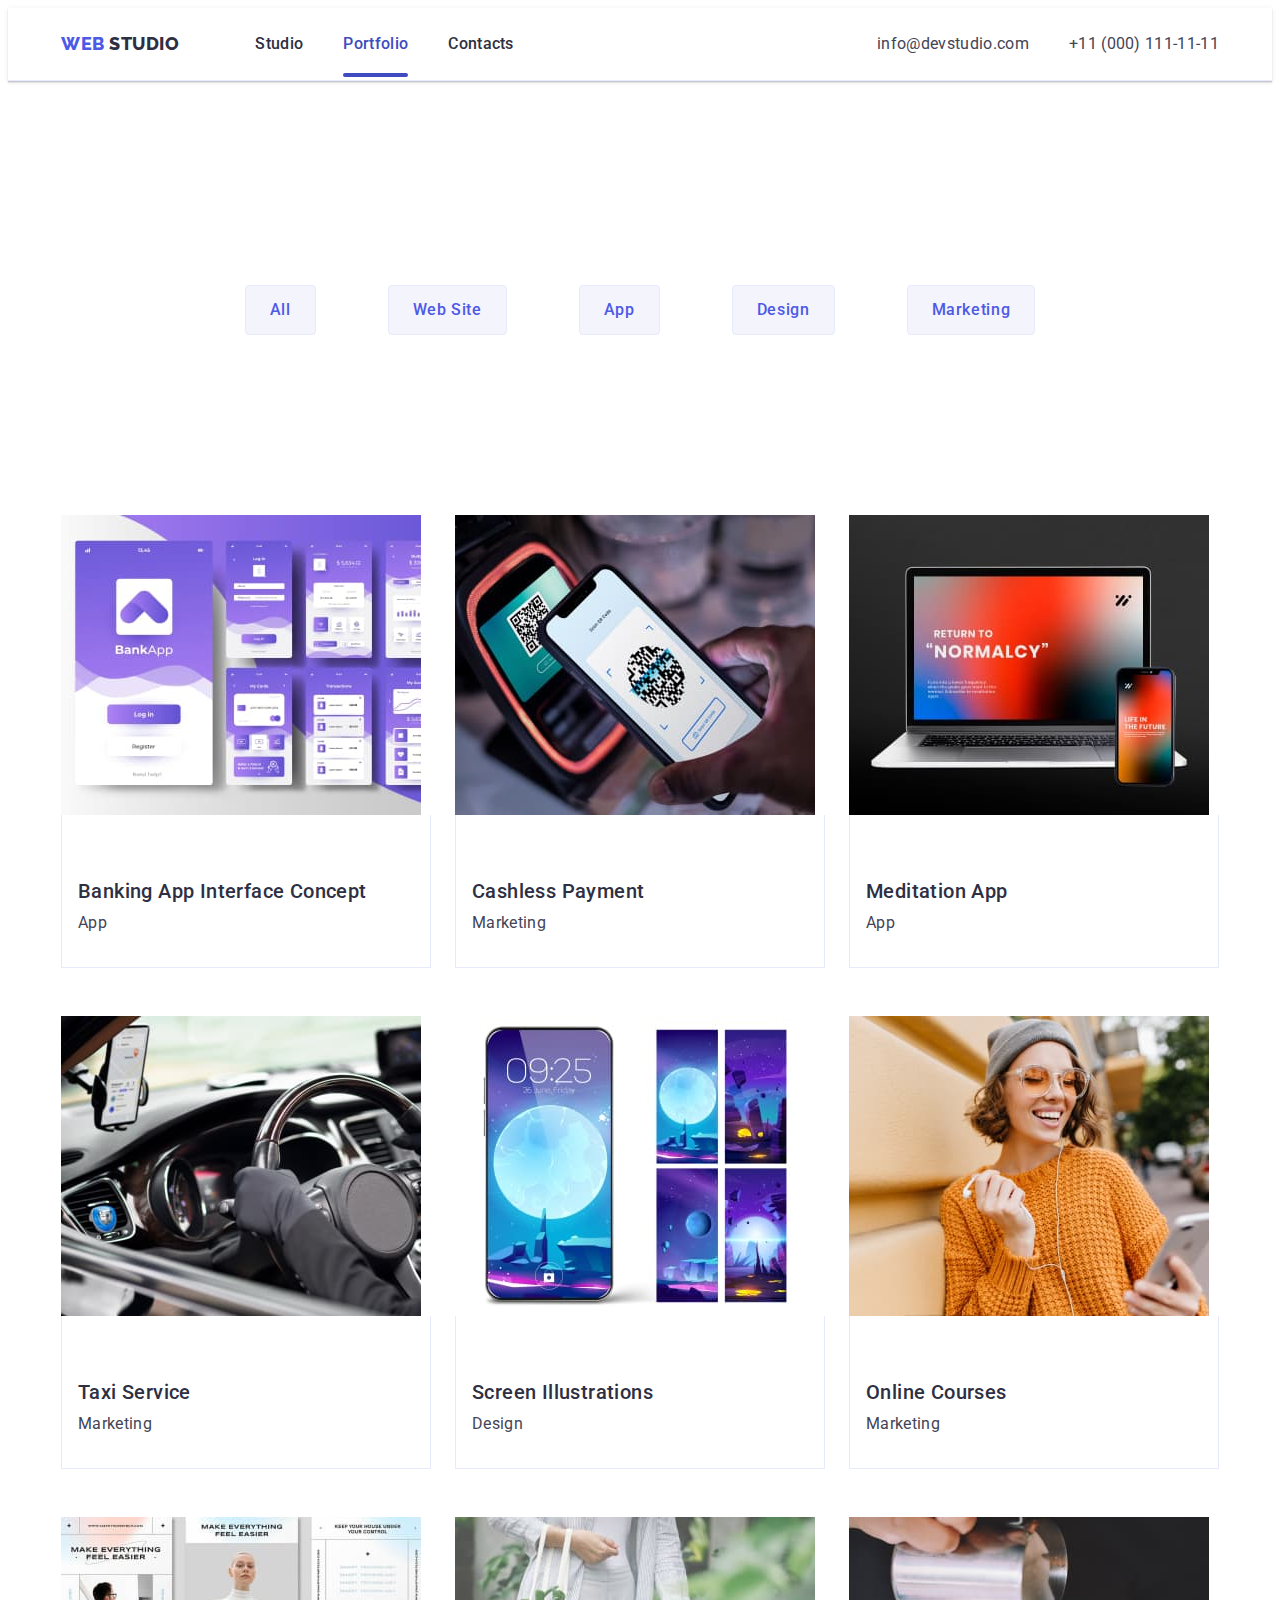
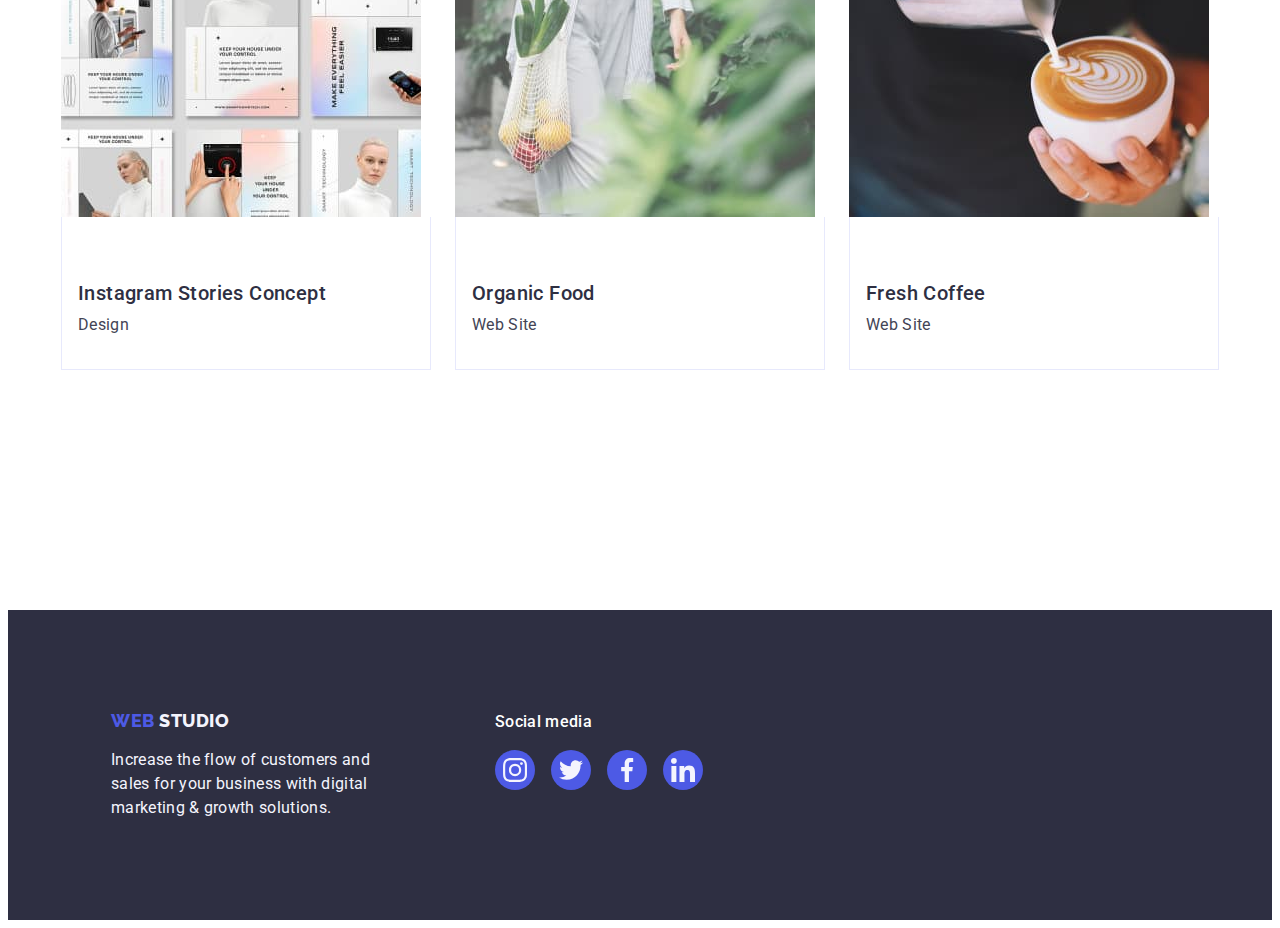
==== portfolio.html @ 8a3ec0bb "Initial commit" ====
<!DOCTYPE html>
<html lang="en">

<head>
    <meta charset="UTF-8">
    <meta name="portfolio" content="Services">
    <title>Portfolio</title>
    <link rel="stylesheet" href="https://cdnjs.cloudflare.com/ajax/libs/modern-normalize/2.0.0/modern-normalize.min.css"
        integrity="sha512-4xo8blKMVCiXpTaLzQSLSw3KFOVPWhm/TRtuPVc4WG6kUgjH6J03IBuG7JZPkcWMxJ5huwaBpOpnwYElP/m6wg=="
        crossorigin="anonymous" referrerpolicy="no-referrer" />
    <link rel="stylesheet" href="./css/styles.css">
    <link rel="preconnect" href="https://fonts.googleapis.com">
    <link rel="preconnect" href="https://fonts.gstatic.com" crossorigin>
    <link
        href="https://fonts.googleapis.com/css2?family=Raleway:wght@800&family=Roboto:wght@400;500;700;900&display=swap"
        rel="stylesheet">
</head>

<body>
    <header class="header">
        <div class="container container-hed">
            <nav class="navigation">
                <a class="navigation-link link focused" href="./index.html"> Web
                    <span class="logo">Studio</span>
                </a>
                <ul class="list-nav-filter list container-nav">
                    <li class="focused">
                        <a class="navigation-item link list-link focused" href="./index.html" target="_blank">Studio</a>
                    </li>
                    <li class="focused ">
                        <a class="navigation-item link list-link focused current" href="./portfolio.html">Portfolio</a>
                    </li>
                    <li class="focused">
                        <a class="navigation-item link list-link focused" href="">Contacts</a>
                    </li>
                </ul>
            </nav>
            <address class="address">
                <ul class="list container-nav">
                    <li class="address-item">
                        <a class="address-info focused link" href="mailto:info@devstudio.com">info@devstudio.com</a>
                    </li>
                    <li class="address-item">
                        <a class="address-info focused link" href="tel:+110001111111">+11 (000) 111-11-11</a>
                    </li>
                </ul>
            </address>
        </div>
    </header>

    <main>
        <section class="section-filter">
            <div class="container">
                <h1 class="visually-hidden">filter</h1>
                <ul class="section-filter-list list">
                    <li class="section-filter-item">
                        <button class="filter-button focused button" type="button">All</button>
                    </li>
                    <li class="section-filter-item">
                        <button class="filter-button focused button" type="button">Web Site</button>
                    </li>
                    <li class="section-filter-item">
                        <button class="filter-button focused button" type="button">App</button>
                    </li>
                    <li class="section-filter-item">
                        <button class="filter-button focused button" type="button">Design</button>
                    </li>
                    <li class="section-filter-item">
                        <button class="filter-button focused button" type="button">Marketing</button>
                    </li>
                </ul>
                <ul class="list-filter list">
                    <li class="upper-item">
                        <a class="link-upper focused link" href="">
                            <div class="wraper-upper-imges">
                                <img class="link-upper-img" src="./images/img1.jpg" alt="app" width="360" height="300">
                                <p class="link-upper-text">
                                    14 Stylish and User-Friendly App Design Concepts · Task
                                    Manager App · Calorie Tracker
                                    App · Exotic Fruit Ecommerce App · Cloud Storage App
                                </p>
                            </div>
                            <div class="product-filt">
                                <h2 class="subtitle-upper">Banking App Interface Concept</h2>
                                <p class="text-upper">App</p>
                            </div>
                        </a>
                    </li>
                    <li class="upper-item">
                        <a class="link-upper focused link" href="">
                            <div class="wraper-upper-imges">
                                <img class="link-upper-img" src="./images/img2.jpg" alt="marketing" width="360"
                                    height="300">
                                <p class="link-upper-text">
                                    14 Stylish and User-Friendly App Design Concepts · Task
                                    Manager App · Calorie Tracker
                                    App · Exotic Fruit Ecommerce App · Cloud Storage App
                                </p>
                            </div>
                            <div class="product-filt">
                                <h2 class="subtitle-upper">Cashless Payment</h2>
                                <p class="text-upper">Marketing</p>
                            </div>
                        </a>
                    </li>
                    <li class="upper-item">
                        <a class="link-upper focused link" href="">
                            <div class="wraper-upper-imges">
                                <img class="link-upper-img" src="./images/img3.jpg" alt="app" width="360" height="300">
                                <p class="link-upper-text">
                                    14 Stylish and User-Friendly App Design Concepts · Task
                                    Manager App · Calorie Tracker
                                    App · Exotic Fruit Ecommerce App · Cloud Storage App
                                </p>
                            </div>
                            <div class="product-filt">
                                <h2 class="subtitle-upper">Meditation App</h2>
                                <p class="text-upper">App</p>
                            </div>
                        </a>
                    </li>
                    <li class="upper-item">
                        <a class="link-upper focused link" href="">
                            <div class="wraper-upper-imges">
                                <img class="link-upper-img" src="./images/img4.jpg" alt="marketing" width="360"
                                    height="300">
                                <p class="link-upper-text">
                                    14 Stylish and User-Friendly App Design Concepts · Task
                                    Manager App · Calorie Tracker
                                    App · Exotic Fruit Ecommerce App · Cloud Storage App
                                </p>
                            </div>
                            <div class="product-filt">
                                <h2 class="subtitle-upper ">Taxi Service</h2>
                                <p class="text-upper ">Marketing</p>
                            </div>
                        </a>
                    </li>
                    <li class="upper-item">
                        <a class="link-upper focused link" href="">
                            <div class="wraper-upper-imges">
                                <img class="link-upper-img" src="./images/img5.jpg" alt="design" width="360"
                                    height="300">
                                <p class="link-upper-text">
                                    14 Stylish and User-Friendly App Design Concepts · Task
                                    Manager App · Calorie Tracker
                                    App · Exotic Fruit Ecommerce App · Cloud Storage App
                                </p>
                            </div>
                            <div class="product-filt">
                                <h2 class="subtitle-upper">Screen Illustrations</h2>
                                <p class="text-upper">Design</p>
                            </div>
                        </a>
                    </li>
                    <li class="upper-item">
                        <a class="link-upper focused link" href="">
                            <div class="wraper-upper-imges">
                                <img class="link-upper-img" src="./images/img6.jpg" alt="marketing" width="360"
                                    height="300">
                                <p class="link-upper-text">
                                    14 Stylish and User-Friendly App Design Concepts · Task
                                    Manager App · Calorie Tracker
                                    App · Exotic Fruit Ecommerce App · Cloud Storage App
                                </p>
                            </div>
                            <div class="product-filt">
                                <h2 class="subtitle-upper">Online Courses</h2>
                                <p class="text-upper">Marketing</p>
                            </div>
                        </a>
                    </li>
                    <li class="upper-item">
                        <a class="link-upper focused link" href="">
                            <div class="wraper-upper-imges">
                                <img class="link-upper-img" src="./images/img7.jpg" alt="design" width="360"
                                    height="300">
                                <p class="link-upper-text">
                                    14 Stylish and User-Friendly App Design Concepts · Task
                                    Manager App · Calorie Tracker
                                    App · Exotic Fruit Ecommerce App · Cloud Storage App
                                </p>
                            </div>
                            <div class="product-filt">
                                <h2 class="subtitle-upper">Instagram Stories Concept</h2>
                                <p class="text-upper">Design</p>
                            </div>
                        </a>
                    </li>
                    <li class="upper-item">
                        <a class="link-upper focused link" href="">
                            <div class="wraper-upper-imges">
                                <img class="link-upper-img" src="./images/img8.jpg" alt="web site" width="360"
                                    height="300">
                                <p class="link-upper-text">
                                    14 Stylish and User-Friendly App Design Concepts · Task
                                    Manager App · Calorie Tracker
                                    App · Exotic Fruit Ecommerce App · Cloud Storage App
                                </p>
                            </div>
                            <div class="product-filt">
                                <h2 class="subtitle-upper">Organic Food</h2>
                                <p class="text-upper">Web Site</p>
                            </div>
                        </a>
                    </li>
                    <li class="upper-item">
                        <a class="link-upper focused link" href="">
                            <div class="wraper-upper-imges">
                                <img class="link-upper-img" src="./images/img9.jpg" alt="web site" width="360"
                                    height="300">
                                <p class="link-upper-text">
                                    14 Stylish and User-Friendly App Design Concepts · Task
                                    Manager App · Calorie Tracker
                                    App · Exotic Fruit Ecommerce App · Cloud Storage App
                                </p>
                            </div>
                            <div class="product-filt">
                                <h2 class="subtitle-upper">Fresh Coffee</h2>
                                <p class="text-upper">Web Site</p>
                            </div>
                        </a>
                    </li>
                </ul>
            </div>
        </section>
    </main>
    <footer class="footer">
        <div class=" cont-footer">
            <div class="wraper-foter-light">
                <a class="footer-logo focused link" href="./index.html">Web
                    <span class="logo-footer">Studio</span>
                </a>
                <p class="footer-text">
                    Increase the flow of customers and sales for your
                    business with digital marketing & growth solutions.
                </p>
            </div>
            <div class="wraper-foter-centr">
                <p class="title-socmed">Social media</p>
                <ul class="list-socmed list">
                    <li class="item-socmed">
                        <a class="item-socmed-link" href="https://www.instagram.com/">
                            <svg class="wrap-icon-socmed" width="24" height="24">
                                <use class="icon-socmed" href="./images/icons.svg#icon-instagram"></use>
                            </svg>
                        </a>
                    </li>
                    <li class="item-socmed">
                        <a class="item-socmed-link" href="https://twitter.com/?lang=uk">
                            <svg class="wrap-icon-socmed" width="24" height="24">
                                <use class="icon-socmed" href="./images/icons.svg#icon-twitter"></use>
                            </svg>
                        </a>
                    </li>
                    <li class="item-socmed">
                        <a class="item-socmed-link" href="https://uk-ua.facebook.com/">
                            <svg class="wrap-icon-socmed" width="24" height="24">
                                <use class="icon-socmed" href="./images/icons.svg#icon-facebook"></use>
                            </svg>
                        </a>
                    </li>
                    <li class="item-socmed">
                        <a class="item-socmed-link"
                            href="https://www.linkedin.com/?original_referer=https%3A%2F%2Fwww.google.com%2F">
                            <svg class="wrap-icon-socmed" width="24" height="24">
                                <use class="icon-socmed" href="./images/icons.svg#icon-linkedin"></use>
                            </svg>
                        </a>
                    </li>
                </ul>
            </div>
        </div>
    </footer>
</body>

</html>
---- css/styles.css ----
:root {
  --brand-color: #4d5ae5;
  --shadows-color: #2e2f42;
  --background: #ffffff;
  --cloud: #f4f4fd;
  --background-footer: #2e2f42;
  --color-accent: #e7e9fc;
  --subtle-text: #8e8f99;
  --dair: #fcfcfc;
  --ocean: #404bbf;
}

body {
  font-family: 'Roboto', sans-serif;
  color: #434455;
  background-color: var(--background);
  line-height: 1.5;
}

h1,
h2,
h3,
h4,
h5,
h6,
p {
  margin-top: 0;
  margin-bottom: 0;
}

section {
  width: 100%;
}

ul {
  margin-top: 0;
  margin-bottom: 0;
  padding-left: 0;
}

.container {
  max-width: 1158px;
  margin: 0 auto;
  padding-left: 15px;
  padding-right: 15px;
}

.header {
  width: 100%;
  border-bottom: 1px solid var(--color-accent);
  background: var(--background);
  box-shadow: 0px 1px 6px 0px rgba(46, 47, 66, 0.08),
    0px 1px 1px 0px rgba(46, 47, 66, 0.16),
    0px 2px 1px 0px rgba(46, 47, 66, 0.08);
}

.container-nav {
  display: flex;
  gap: 40px;
  align-items: center;
}

.container-hed {
  display: flex;
}

img {
  display: block;
  max-width: 100%;
  height: auto;
}

.list {
  list-style: none;
}

.link {
  text-decoration: none;
}

.visually-hidden {
  position: absolute;
  width: 1px;
  height: 1px;
  margin: -1px;
  border: 0;
  padding: 0;
  white-space: nowrap;
  clip-path: inset(100%);
  clip: rect(0 0 0 0);
  overflow: hidden;
}

.navigation-link {
  color: var(--brand-color);
  font-family: 'Raleway', sans-serif;
  font-size: 18px;
  font-weight: 800;
  line-height: 1.17;
  letter-spacing: 0.03em;
  text-transform: uppercase;
  margin-left: auto;
  margin-right: 76px;
}

.navigation-item {
  padding: 24px 0;
  transition: color 250ms cubic-bezier(0.4, 0, 0.2, 1);
}

.logo {
  color: var(--shadows-color);
  font-family: 'Raleway', sans-serif;
  font-size: 18px;
  font-weight: 800;
  line-height: 1.16;
  letter-spacing: 0.03em;
  text-transform: uppercase;
}

.current {
  position: relative;
}

.current::after {
  position: absolute;
  display: block;
  content: '';
  width: 100%;
  height: 4px;
  border-radius: 2px;
  background-color: #404bbf;
  top: 100%;
  transform: translateY(-100%);
  left: 0;
  bottom: -1px;
}

.list-link {
  font-weight: 500;
  font-size: 16px;
  line-height: 1.5;
  letter-spacing: 0.02em;
  color: var(--background-footer);
}

.current {
  color: #404bbf;
}

.focused:hover,
.focused:focus {
  color: #404bbf;
}

.address {
  font-style: normal;
  display: inline;
  margin-left: auto;
}

.address-item {
  padding-top: 24px;
  padding-bottom: 24px;
}

.navigation {
  display: flex;
  align-items: center;
}

.address-info {
  line-height: 1.5;
  letter-spacing: 0.02em;
  color: currentColor;
  padding: 24px 0;
  transition: color 250ms cubic-bezier(0.4, 0, 0.2, 1);
}

.list-advantages {
  display: flex;
  gap: 24px;
}

.section-heading {
  padding-top: 120px;
  padding-bottom: 120px;
}

.item-advantages {
  display: flex;
  flex-direction: column;
  flex-basis: calc((100% - 48px) / 3);
}

.item-advantages-icon {
  display: flex;
  justify-content: center;
  margin-bottom: 8px;
  align-items: center;
  height: 112px;
  background-color: #f4f4fd;
  border-radius: 4px;
}

.logo-footer {
  color: #f4f4fd;
}

.section-subject {
  margin: auto;
  background-color: var(--background-footer);
  background-image: linear-gradient(
      rgba(46, 47, 66, 0.7),
      rgba(46, 47, 66, 0.7)
    ),
    url(../images/bacgraund.jpg);
  background-repeat: no-repeat;
  background-position: center;
  max-width: 1440px;
  background-size: cover;
}

.container-subject {
  display: flex;
  flex-direction: column;
  align-items: center;
  justify-content: center;
  gap: 48px;
  max-width: 1440px;
  height: 600px;
  margin: 0 auto;
}

.title {
  color: var(--background);
  text-align: center;
  font-size: 56px;
  line-height: 1.07;
  letter-spacing: 0.02em;
  max-width: 496px;
}

.title-button {
  font-family: 'Roboto', sans-serif;
  color: var(--background);
  font-weight: 500;
  letter-spacing: 0.04em;
  background-color: var(--brand-color);
  font-size: 16px;
  line-height: 1.5;
  letter-spacing: 0.04em;
  padding: 16px 23px;
  border-radius: 4px;
  min-width: 169px;
  border: none;
  height: 56px;
  box-shadow: 0px 4px 4px 0px rgba(0, 0, 0, 0.15);
  transition: background-color 250ms cubic-bezier(0.4, 0, 0.2, 1);
}

.title-button:hover,
.title-button:focus {
  background-color: #404bbf;
  color: var(--background);
}

.filter-button {
  font-family: 'Roboto', sans-serif;
  font-weight: 500;
  font-size: 16px;
  line-height: 1.5;
  letter-spacing: 0.04em;
  color: var(--brand-color);
  background-color: var(--cloud);
  padding: 12px 24px;
  border: 1px solid var(--color-accent);
  border-radius: 4px;
  transition: color 250ms cubic-bezier(0.4, 0, 0.2, 1),
    background-color 250ms cubic-bezier(0.4, 0, 0.2, 1),
    border-color 250ms cubic-bezier(0.4, 0, 0.2, 1),
    box-shadow 250ms cubic-bezier(0.4, 0, 0.2, 1);
}

.filter-button:hover,
.filter-button:focus {
  color: #ffffff;
  background-color: #404bbf;
  border: 1px solid transparent;
  box-shadow: 0px 2px 2px 0px rgba(0, 0, 0, 0.12),
    0px 2px 1px 0px rgba(0, 0, 0, 0.08), 0px 3px 1px 0px rgba(0, 0, 0, 0.1);
}

.button {
  cursor: pointer;
}

.subtitle {
  color: var(--background-footer);
  font-size: 20px;
  font-weight: 500;
  line-height: 1.2;
  letter-spacing: 0.02em;
  margin-bottom: 8px;
}

.subtitle-text {
  line-height: 1.5;
  letter-spacing: 0.02em;
}

.section-headline {
  padding-bottom: 120px;
}

.benefits-list {
  padding-top: 72px;
  padding-bottom: 120px;
  display: flex;
  justify-content: center;
  gap: 24px;
}

.benefits-item {
  width: calc((100% - 48px) / 3);
}

.section-caption {
  background-color: #f4f4fd;
  padding-top: 120px;
  padding-bottom: 120px;
}

.benefits {
  color: var(--background-footer);
  text-align: center;
  font-size: 36px;
  line-height: 1.11;
  letter-spacing: 0.02em;
  text-transform: capitalize;
  margin-bottom: 72px;
}

.title-team {
  color: var(--background-footer);
  text-align: center;
  font-size: 36px;
  line-height: 1.11;
  letter-spacing: 0.02em;
  text-transform: capitalize;
  margin-bottom: 72px;
}

.employee {
  padding: 32px 0;
}

.title-team-list {
  display: flex;
  justify-content: center;
  gap: 24px;
  width: auto;
}

.title-team-list .title-team-item:hover .link-profession {
  background-color: #404bbf;
}

.link-profession:focus {
  background-color: #404bbf;
}

.title-team-item {
  background-color: #ffffff;
  box-shadow: 0px 2px 1px 0px rgba(46, 47, 66, 0.08),
    0px 1px 1px 0px rgba(46, 47, 66, 0.16),
    0px 1px 6px 0px rgba(46, 47, 66, 0.08);
  border-radius: 0px 0px 4px 4px;
  width: calc((100% - 48px) / 3);
}

.name {
  color: var(--background-footer);
  font-size: 20px;
  font-weight: 500;
  line-height: 1.2;
  letter-spacing: 0.02em;
  margin-bottom: 8px;
  text-align: center;
}
.profession {
  line-height: 1.5;
  letter-spacing: 0.02em;
  text-align: center;
  margin-bottom: 8px;
}

.profession-icon {
  display: flex;
  justify-content: center;
  gap: 24px;
}

.link-profession {
  display: flex;
  justify-content: center;
  align-items: center;
  border-radius: 50%;
  background-color: var(--brand-color);
  width: 40px;
  height: 40px;
  transition-property: background-color;
  transition-duration: 250ms;
  transition-timing-function: cubic-bezier(0.4, 0, 0.2, 1);
}

.icon {
  fill: var(--cloud);
}

.subtitle-upper {
  font-size: 20px;
  font-weight: 500;
  line-height: 1.2;
  letter-spacing: 0.02em;
  color: #2e2f42;
  padding-top: 32px;
  margin-bottom: 8px;
}

.mark {
  line-height: 1.5;
}

.mark-text {
  letter-spacing: 0.02em;
}

.text-upper {
  letter-spacing: 0.02em;
}

.section-customers {
  background-color: #ffffff;
  padding-bottom: 120px;
  padding-top: 120px;
}

.title-customers {
  color: var(--background-footer);
  text-align: center;
  font-size: 36px;
  line-height: 1.11;
  letter-spacing: 0.02em;
  text-transform: capitalize;
  margin-bottom: 72px;
}

.list-customers {
  display: flex;
  justify-content: center;
  gap: 24px;
}

.item-list-customers {
  flex-shrink: 0;
  border-radius: 4px;
  /* border: 1px solid var(--lightslate, #8e8f99); */
  display: flex;
  align-content: center;
  justify-content: center;
  flex-basis: calc((100% - 120px) / 6);
  width: 168px;
  height: 88px;
}

.link-item-customers {
  border: 1px solid #8e8f99;
  border-radius: 4px;
  display: flex;
  align-items: center;
  justify-content: center;
  color: var(--subtle-text);
  width: 100%;
  height: 100%;
  transition: border-color 250ms cubic-bezier(0.4, 0, 0.2, 1),
    color 250ms cubic-bezier(0.4, 0, 0.2, 1);
}

.link-item-customers:hover {
  border-color: #404bbf;
  color: #404bbf;
}

.link-item-customers:focus {
  border-color: #404bbf;
  color: #404bbf;
}

.item-list-customers:hover .icon-customers,
.item-list-customers:focus .icon-customers {
  fill: #404bbf;
}

.icon-item-list-customers {
  fill: currentColor;
}

.icon-customers {
  fill: #8e8f99;
  transition-property: fill;
  transition-duration: 250ms;
  transition-timing-function: cubic-bezier(0.4, 0, 0.2, 1);
}

.footer {
  background-color: var(--background-footer);
  padding: 100px 0;
  display: flex;
  max-height: 312px;
}

.footer-logo {
  color: var(--brand-color);
  font-family: 'Raleway', sans-serif;
  font-size: 18px;
  font-style: normal;
  font-weight: 800;
  line-height: 1.17;
  letter-spacing: 0.03em;
  text-transform: uppercase;
  display: inline-block;
  padding-top: 0;
  padding-bottom: 17px;
}

.footer-text {
  color: var(--cloud);
  letter-spacing: 0.02em;
  line-height: 1.5;
  width: 264px;
  height: 72px;
}

.cont-footer {
  width: 1158px;
  padding-left: 100px;
  margin: auto;
  display: flex;
  align-items: baseline;
}

.wraper-foter-light {
  margin-right: 120px;
}

.cont-footer-list {
  display: flex;
  gap: 120px;
  align-items: flex-start;
}

.title-socmed {
  color: var(--background);
  font-weight: 500;
  font-size: 16px;
  line-height: 1.5;
  letter-spacing: 0.02em;
  margin-bottom: 16px;
}

.item-socmed-link {
  background-color: var(--brand-color);
  width: 100%;
  height: 100%;
  border-radius: 50%;
  display: flex;
  justify-content: center;
  align-items: center;
  transition: background-color 250ms cubic-bezier(0.4, 0, 0.2, 1);
}

.item-socmed-link:hover {
  background-color: #31d0aa;
}

.item-socmed-link:focus {
  background-color: #31d0aa;
}

.wrap-icon-socmed {
  fill: var(--cloud);
}

.list-socmed {
  display: flex;
  gap: 16px;
}

.item-socmed {
  width: 40px;
  height: 40px;
}

.section-filter-list {
  display: flex;
  padding-top: 96px;
  justify-content: center;
  gap: 24px;
  margin-bottom: 72px;
}

.section-filter-item {
  padding: 12px 24px;
}

.list-filter {
  display: flex;
  flex-wrap: wrap;
  padding-top: 96px;
  column-gap: 24px;
  row-gap: 48px;
  padding-bottom: 120px;
  margin-bottom: 0;
}

.upper-item {
  width: calc((100% - 48px) / 3);
  transition-property: box-shadow;
  transition-duration: 250ms;
  transition-timing-function: cubic-bezier(0.4, 0, 0.2, 1);
}

.link-upper {
  color: #434455;
  display: block;
  transition: box-shadow 250ms cubic-bezier(0.4, 0, 0.2, 1);
}

.wraper-upper-imges {
  position: relative;
  overflow: hidden;
}

.link-upper-text {
  position: absolute;
  top: 0;
  font-size: 16px;
  line-height: 1.5;
  letter-spacing: 0.02em;
  color: var(--cloud);
  padding: 40px 32px;
  width: 100%;
  height: 100%;
  transform: translateY(100%);
  background-color: var(--brand-color);
  transition: transform 250ms cubic-bezier(0.4, 0, 0.2, 1);
}

.link-upper:hover .link-upper-text {
  transform: translateY(0);
}

.link-upper:focus .link-upper-text {
  transform: translateY(0);
}

.link-upper:hover {
  box-shadow: 0px 1px 6px rgba(46, 47, 66, 0.08),
    0px 1px 1px rgba(46, 47, 66, 0.16), 0px 2px 1px rgba(46, 47, 66, 0.08);
}

.link-upper:focus {
  box-shadow: 0px 1px 6px rgba(46, 47, 66, 0.08),
    0px 1px 1px rgba(46, 47, 66, 0.16), 0px 2px 1px rgba(46, 47, 66, 0.08);
}

.product-filt {
  padding: 32px 16px;
  border: 1px solid var(--color-accent);
  border-top: none;
}

.section-filter {
  padding-top: 96px;
  padding-bottom: 120px;
}

.backdrop {
  position: fixed;
  width: 100%;
  height: 100%;
  background-color: rgba(46, 47, 66, 0.4);
  top: 0;
  transition: opacity 250ms cubic-bezier(0.4, 0, 0.2, 1),
    visibility 250ms cubic-bezier(0.4, 0, 0.2, 1);
}

.modal-window {
  position: absolute;
  top: 50%;
  left: 50%;
  transform: translate(-50%, -50%) scale(1);
  width: 408px;
  min-height: 584px;
  border-radius: 4px;
  background-color: var(--dair);
  box-shadow: 0px 2px 1px 0px rgba(0, 0, 0, 0.2),
    0px 1px 3px 0px rgba(0, 0, 0, 0.12), 0px 1px 1px 0px rgba(0, 0, 0, 0.14);
  transition: transform 250ms cubic-bezier(0.4, 0, 0.2, 1);
}

.close-button {
  fill: var(--background-footer);
  transition: fill 250ms cubic-bezier(0.4, 0, 0.2, 1);
}

.modal-close-button {
  display: flex;
  fill: var(--cloud);
  background-color: var(--color-accent);
  width: 24px;
  height: 24px;
  border-radius: 50%;
  align-items: center;
  justify-content: center;
  position: absolute;
  top: 24px;
  right: 24px;
  transition: transform 250ms;
  border: 1px solid rgba(0, 0, 0, 0.1);
  padding: 0;
  cursor: pointer;
  transition: background-color 250ms cubic-bezier(0.4, 0, 0.2, 1),
    border 250ms cubic-bezier(0.4, 0, 0.2, 1);
}

.modal-close-button:hover {
  background-color: var(--ocean);
  border: none;
}

.modal-close-button:focus {
  background-color: var(--ocean);
  border: none;
}

.is-hidden {
  opacity: 0;
  visibility: hidden;
  pointer-events: none;
}

.backdrop.is-hidden .modal {
  transform: translate(-50%, -50%) scale(0);
}

.modal-close-button:hover .close-button {
  fill: #ffffff;
}

.modal-close-button:focus .close-button {
  fill: #ffffff;
}
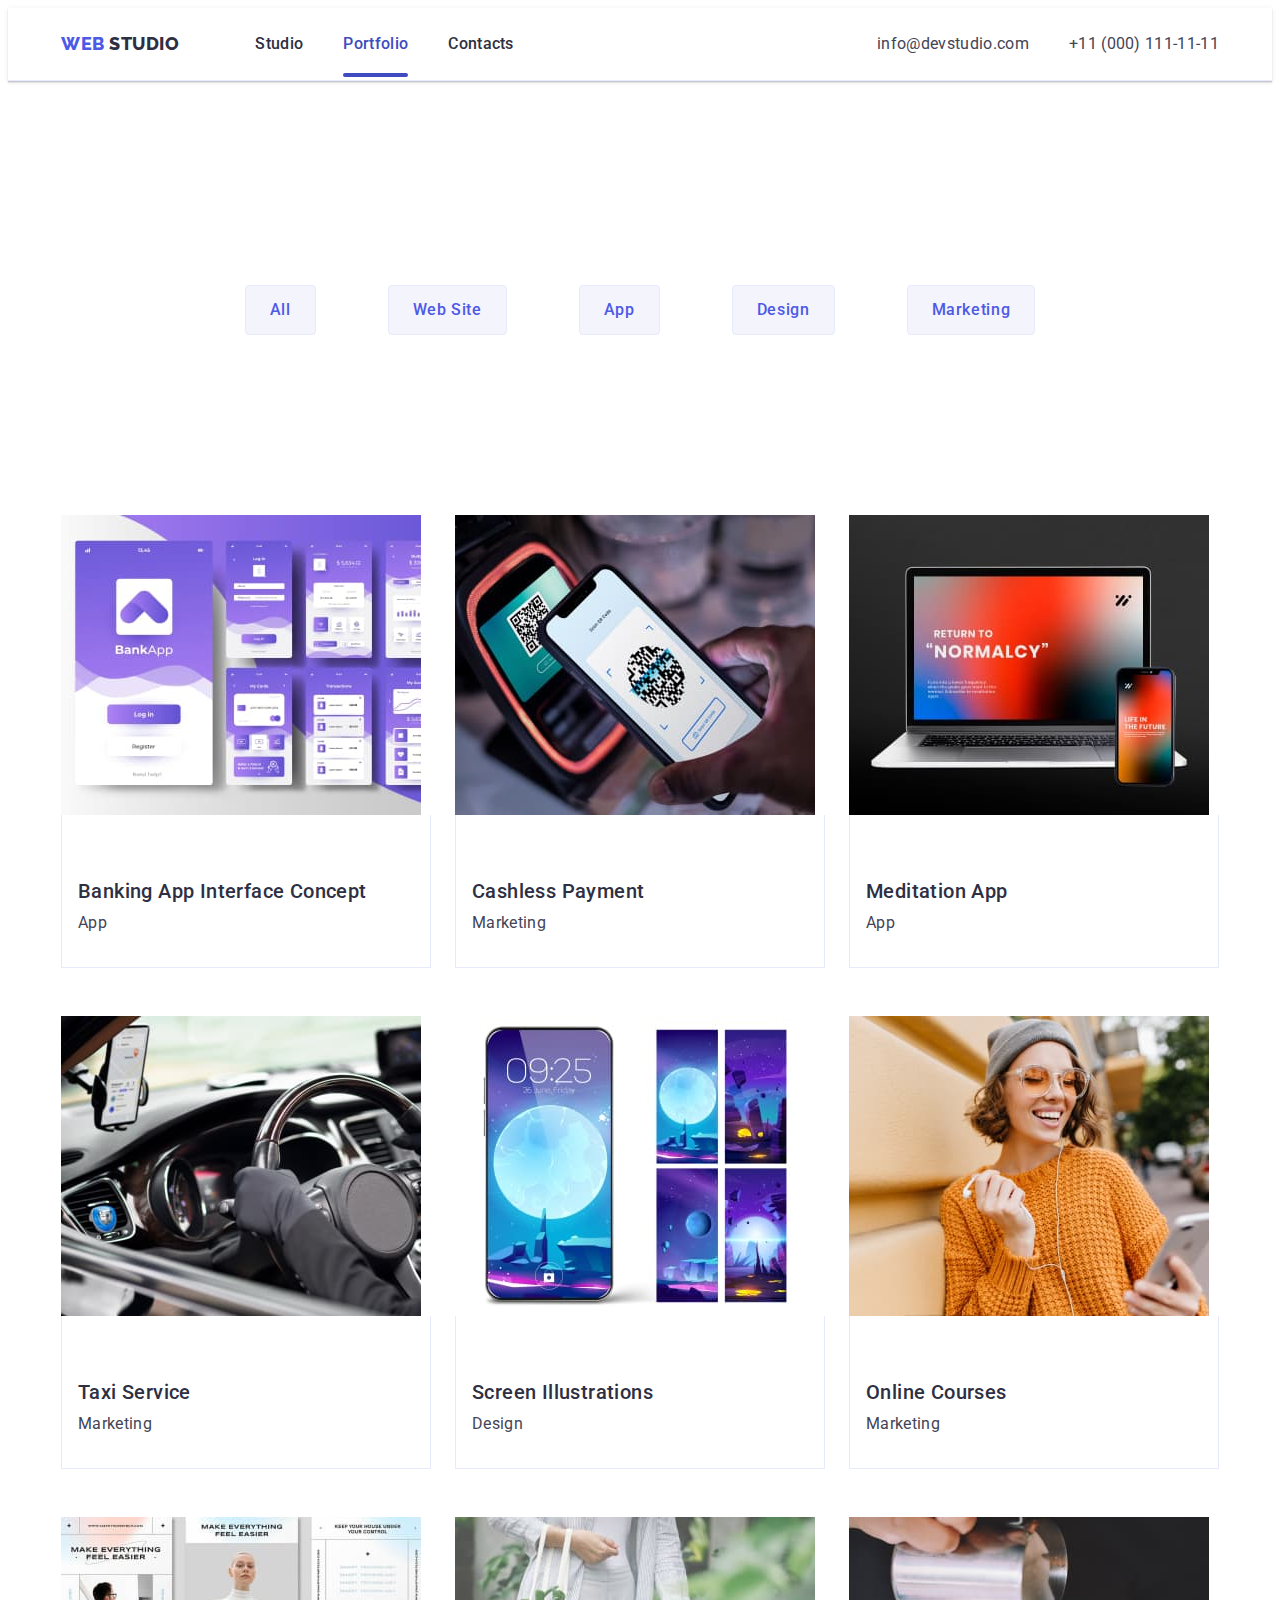
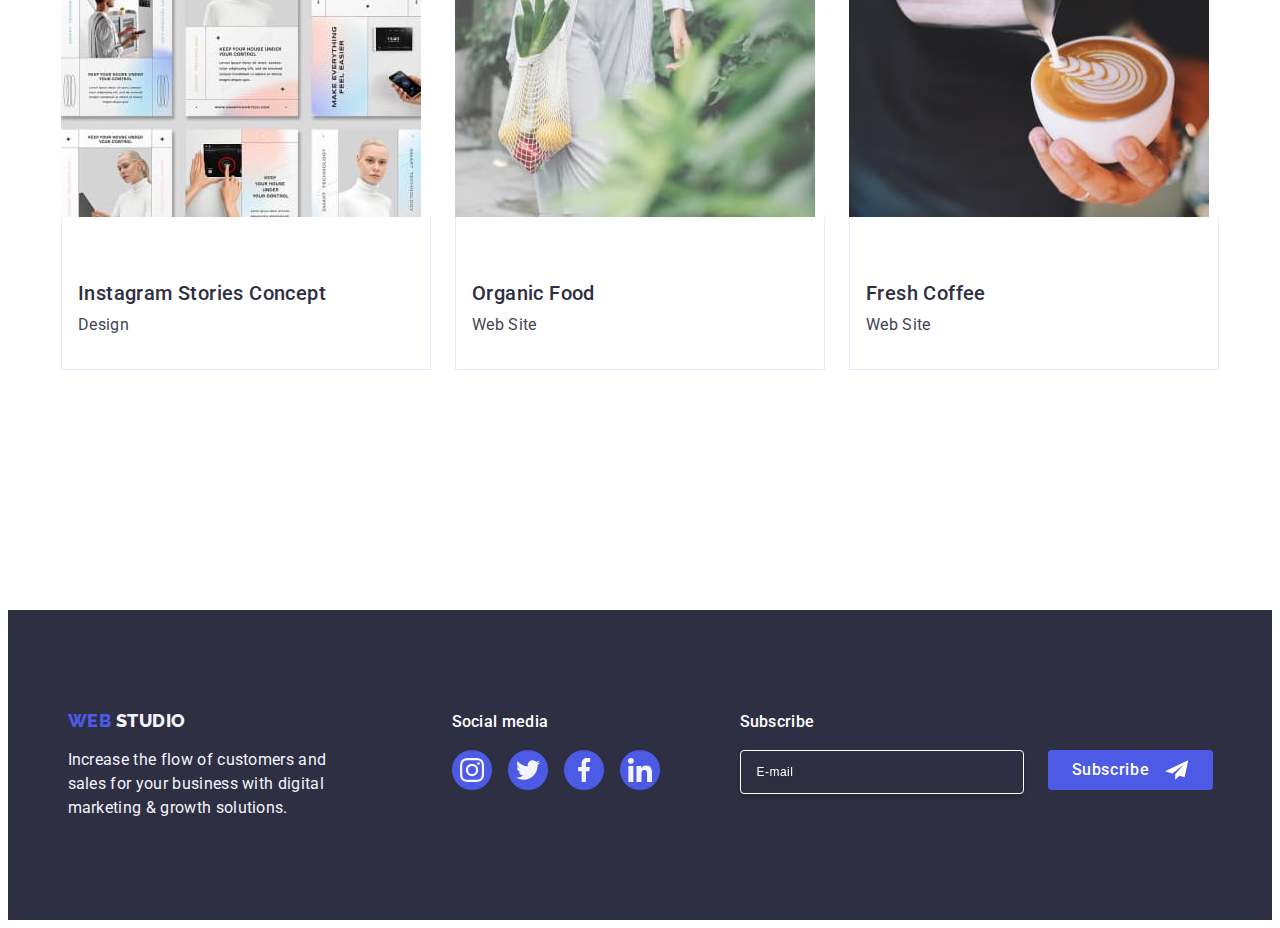
==== commit 807e5595: "extreme" ====
--- a/portfolio.html
+++ b/portfolio.html
@@ -270,6 +270,20 @@
                     </li>
                 </ul>
             </div>
+            <div class="form-footer-wrap">
+                <p class="form-footer-title">Subscribe</p>
+                <form class="form-footer">
+                    <label class="form-footer-lab" for="inp-footer">
+                        <input name="inp-footer" class="form-footer-inp" id="inp-footer" type="email"
+                            placeholder="E-mail" />
+                    </label>
+                    <button class="button-form-footer" type="submit">Subscribe
+                        <svg class="icon-footer-mail" height="24" width="24">
+                            <use href="./images/icons.svg#icon-footer"></use>
+                        </svg>
+                    </button>
+                </form>
+            </div>
         </div>
     </footer>
 </body>
--- a/css/styles.css
+++ b/css/styles.css
@@ -543,8 +543,7 @@
 }
 
 .cont-footer {
-  width: 1158px;
-  padding-left: 100px;
+  max-width: 1158px;
   margin: auto;
   display: flex;
   align-items: baseline;
@@ -558,6 +557,74 @@
   display: flex;
   gap: 120px;
   align-items: flex-start;
+}
+.wraper-foter-centr {
+  margin-right: 80px;
+}
+
+.form-footer-wrap {
+}
+
+.form-footer-title {
+  margin-bottom: 16px;
+  color: var(--background);
+  font-weight: 500;
+  letter-spacing: 0.02em;
+}
+
+.form-footer {
+  display: flex;
+  gap: 24px;
+}
+
+.form-footer-inp {
+  background-color: transparent;
+  outline: none;
+  border-radius: 4px;
+  border: 1px solid var(--background);
+  box-shadow: 0px 4px 4px 0px rgba(0, 0, 0, 0.15);
+  width: 264px;
+  height: 40px;
+  padding-left: 16px;
+  color: var(--background);
+  font-size: 12px;
+  line-height: 1.5;
+  letter-spacing: 0.04em;
+  filter: drop-shadow(0px 4px 4px rgba(0, 0, 0, 0.15));
+}
+
+.form-footer-inp::placeholder {
+  color: var(--background);
+  font-size: 12px;
+  line-height: 2;
+  letter-spacing: 0.04em;
+}
+
+.form-footer-lab {
+}
+
+.button-form-footer {
+  width: 165px;
+  height: 40px;
+  background-color: var(--brand-color);
+  border-radius: 4px;
+  border: none;
+  color: var(--background);
+  fill: var(--background);
+  padding: 8px 24px;
+  display: flex;
+  align-items: center;
+  justify-content: center;
+  font-family: 'Roboto', sans-serif;
+  font-size: 16px;
+  font-weight: 500;
+  line-height: 1.5;
+  letter-spacing: 0.04em;
+  cursor: pointer;
+}
+
+.icon-footer-mail {
+  margin-left: 16px;
 }
 
 .title-socmed {
@@ -708,6 +775,8 @@
   box-shadow: 0px 2px 1px 0px rgba(0, 0, 0, 0.2),
     0px 1px 3px 0px rgba(0, 0, 0, 0.12), 0px 1px 1px 0px rgba(0, 0, 0, 0.14);
   transition: transform 250ms cubic-bezier(0.4, 0, 0.2, 1);
+
+  padding: 72px 24px 24px 24px;
 }
 
 .close-button {
@@ -762,3 +831,186 @@
 .modal-close-button:focus .close-button {
   fill: #ffffff;
 }
+
+.form-modal {
+}
+
+.form-tytle {
+  color: var(--background-footer);
+  text-align: center;
+  font-weight: 500;
+  letter-spacing: 0.02em;
+  margin-bottom: 16px;
+}
+
+.wrap-term {
+  margin-bottom: 8px;
+}
+
+.label-form {
+  display: block;
+  margin-bottom: 4px;
+  color: var(--subtle-text);
+  font-size: 12px;
+  letter-spacing: 0.04em;
+  line-height: 1.17;
+}
+
+.wrap-icon-form {
+  position: relative;
+}
+
+.input-modal {
+  width: 100%;
+  height: 40px;
+  border-radius: 4px;
+  border: 1px solid rgba(46, 47, 66, 0.4);
+  background-color: transparent;
+  padding-left: 38px;
+  padding-right: 24px;
+  outline: transparent;
+  transition: border 250ms cubic-bezier(0.4, 0, 0.2, 1);
+}
+
+.input-modal:hover {
+  border-color: var(--brand-color);
+}
+
+.input-modal:focus {
+  border-color: var(--brand-color);
+}
+
+.icon-modal {
+  position: absolute;
+  left: 16px;
+  top: 50%;
+  transform: translateY(-50%);
+  fill: var(--background-footer);
+  transition: fill 250ms cubic-bezier(0.4, 0, 0.2, 1);
+}
+
+.input-modal:hover + .icon-modal {
+  fill: var(--brand-color);
+}
+
+.input-modal:focus + .icon-modal {
+  fill: var(--brand-color);
+}
+
+/* .label-field {
+  display: block;
+  color: var(--subtle-text);
+  font-size: 12px;
+  line-height: 1.16;
+  letter-spacing: 0.04em;
+  margin-bottom: 4px;
+} */
+
+.text-user {
+  width: 100%;
+  height: 120px;
+  border-radius: 4px;
+  border: 1px solid rgba(46, 47, 66, 0.4);
+  padding: 8px 16px;
+  resize: none;
+  outline: transparent;
+  transition: border-color 250ms cubic-bezier(0.4, 0, 0.2, 1);
+  margin-bottom: 16px;
+  display: block;
+  font-size: 12px;
+  line-height: 1.17;
+  letter-spacing: 0.04em;
+  color: rgba(46, 47, 66, 0.4);
+  background-color: transparent;
+}
+
+.text-user:hover {
+  border-color: var(--brand-color);
+}
+
+.text-user:focus {
+  border-color: var(--brand-color);
+}
+
+.text-user::placeholder {
+  color: rgba(46, 47, 66, 0.4);
+  font-size: 12px;
+  line-height: 1.16;
+  letter-spacing: 0.04em;
+}
+
+.wrap-field {
+  margin-bottom: 24px;
+}
+
+.label-field-sel {
+  color: var(--subtle-text);
+  font-size: 12px;
+  line-height: 1.17;
+  letter-spacing: 0.04em;
+  display: flex;
+  align-items: center;
+}
+
+.link-policy {
+  color: var(--brand-color);
+  line-height: 1.33;
+  text-decoration-line: underline;
+  margin-left: 4px;
+}
+
+.chek {
+  display: inline-flex;
+  width: 16px;
+  height: 16px;
+  border: 1px solid rgba(46, 47, 66, 0.4);
+  border-radius: 2px;
+  align-items: center;
+  justify-content: center;
+  fill: transparent;
+  transition: background-color 250ms cubic-bezier(0.4, 0, 0.2, 1),
+    border 250ms cubic-bezier(0.4, 0, 0.2, 1),
+    fill 250ms cubic-bezier(0.4, 0, 0.2, 1);
+  margin-right: 8px;
+}
+
+.label-field-inp:checked + .label-field-sel .chek {
+  border: none;
+  background-color: var(--ocean);
+  fill: var(--cloud);
+}
+
+.label-field-inp:hover + .label-field-sel .chek {
+  border-color: var(--brand-color);
+}
+
+.label-field-inp:focus + .label-field-sel .chek {
+  border-color: var(--brand-color);
+}
+
+.button-form {
+  display: block;
+  width: 169px;
+  height: 56px;
+  background-color: var(--brand-color);
+  border: none;
+  border-radius: 4px;
+  color: var(--background);
+  margin-left: 50%;
+  transform: translateX(-50%);
+  transition: background-color 250ms cubic-bezier(0.4, 0, 0.2, 1);
+  font-family: 'Roboto', sans-serif;
+  font-size: 16px;
+  font-weight: 500;
+  line-height: 1.5;
+  letter-spacing: 0.04em;
+  cursor: pointer;
+}
+
+.button-form:hover {
+  background-color: var(--ocean);
+}
+
+.button-form:focus {
+  background-color: var(--ocean);
+}
